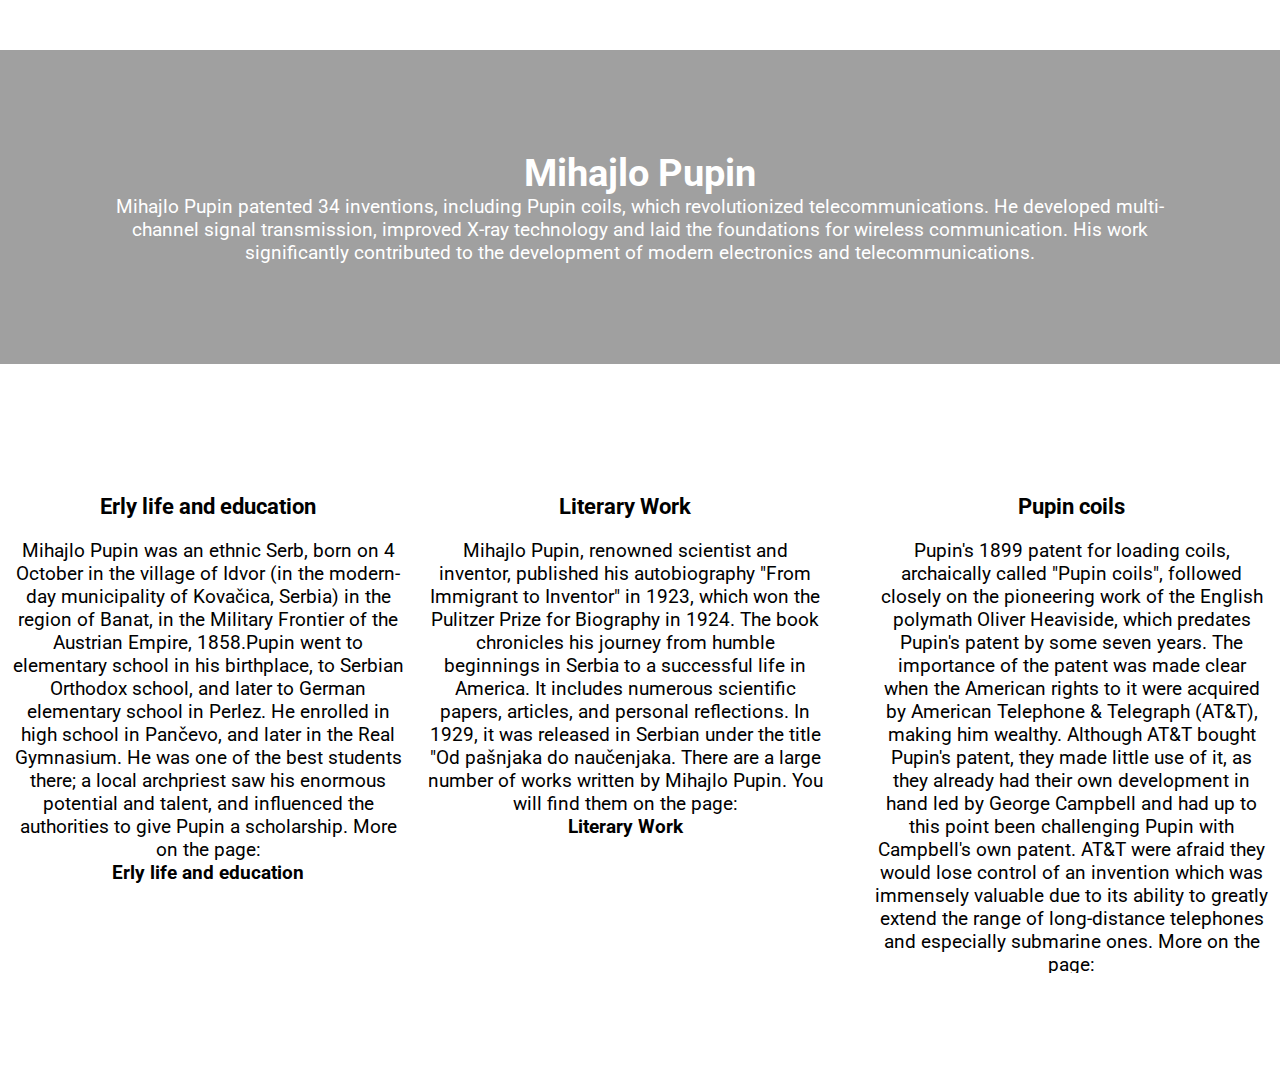
==== index.html @ f7048c6a "First commit" ====
<!DOCTYPE html>
<html lang="en">

<head>
    <meta charset="UTF-8">
    <meta name="viewport" content="width=device-width, initial-scale=1.0">
    <link href="https://fonts.googleapis.com/css2?family=Roboto:ital,wght@0,100..900;1,100..900&display=swap"
        rel="stylesheet">
    <title>Mihajlo Pupin</title>
    <link rel="stylesheet" href="main.css">
</head>

<body>
    <div class="container">
        <header>
            <h1>Mihajlo Pupin</h1>
            <p>Mihajlo Pupin patented 34 inventions, including Pupin coils, which revolutionized telecommunications. He
                developed multi-channel signal transmission, improved X-ray technology and laid the foundations for
                wireless communication. His work significantly contributed to the development of modern electronics and
                telecommunications.</p>
        </header>
        <nav>
            <ul class="navi">
                <li><a href="Erly life and education">Erly life and education</a></li>
                <li><a href="Literary Work">Literary Work</a></li>
                <li><a href="Pupin coils">Pupin coils</a></li>
            </ul>
        </nav>
        <div class="box-1">
            <h3>Erly life and education</h3>
            <p class="p">Mihajlo Pupin was an ethnic Serb, born on 4 October in the village of Idvor (in the modern-day
                municipality of Kovačica, Serbia) in the region of Banat, in the Military Frontier of the Austrian
                Empire, 1858.Pupin went to elementary school in his birthplace, to Serbian Orthodox school, and later to
                German elementary school in Perlez. He enrolled in high school in Pančevo, and later in the Real
                Gymnasium. He was one of the best students there; a local archpriest saw his enormous potential and
                talent, and influenced the authorities to give Pupin a scholarship.
                More on the page: <br><strong>Erly life and education</strong></p>
            </p>
        </div>
        <div class="box-2">
            <h3>Literary Work</h3>
            <p class="p">Mihajlo Pupin, renowned scientist and inventor, published his autobiography "From Immigrant to
                Inventor"
                in 1923, which won the Pulitzer Prize for Biography in 1924. The book chronicles his journey from humble
                beginnings in Serbia to a successful life in America. It includes numerous scientific papers, articles,
                and personal reflections. In 1929, it was released in Serbian under the title "Od pašnjaka do
                naučenjaka. There are a large number of works written by Mihajlo Pupin. You will find them on the
                page: <br><strong>Literary Work</strong></p>
        </div>
        <div class="box-3">
            <h3>Pupin coils</h3>
            <p class="p">Pupin's 1899 patent for loading coils, archaically called "Pupin coils", followed closely on
                the pioneering work of the English polymath Oliver Heaviside, which predates Pupin's patent by some
                seven years. The importance of the patent was made clear when the American rights to it were acquired by
                American Telephone & Telegraph (AT&T), making him wealthy. Although AT&T bought Pupin's patent, they
                made little use of it, as they already had their own development in hand led by George Campbell and had
                up to this point been challenging Pupin with Campbell's own patent. AT&T were afraid they would lose
                control of an invention which was immensely valuable due to its ability to greatly extend the range of
                long-distance telephones and especially submarine ones.
                More on the page: <br><strong>Pupin coils</strong></p>
        </div>
        <footer>Copyright Notice: "© 2025 Justweb. All rights reserved."</footer>
    </div>
</body>

</html>
---- main.css ----
* {
    box-sizing: border-box;
    margin: 0;
    padding: 0;
}

body {
    background-color: #fff;
    background-image: url("./imgm/mihajlo-pupin-640x427.jpg");
    background-repeat: no-repeat;
    background-size: cover;
    background-position: center;
    background-attachment: fixed;
    font-family: "Roboto", serif;
    font-optical-sizing: auto;
    font-weight: weight;
    font-style: normal;
    font-variation-settings:
        "wdth" 100;

}

header {
    background-color: #29292971;
    width: auto;
    padding: 100px;
    margin: 50px auto;
    color: #fff;
    text-align: center;
    font-size: larger;
}

.navi {
    margin: 30px;
    padding: 0;
    text-align: center;
}

.navi li {
    list-style: none;
    display: inline;
}

.navi li a {
    color: #fff;
    padding: 15px 80px;
    transition: .3s ease;
    border-radius: 5px;
}

.navi li a:hover {
    background-color: #999;

}

.box-1 {
    float: left;
    width: 31%;
    height: 500px;
    margin: 10px;
    color: #000000;
    text-align: center;
    font-size: larger;
    border-radius: 5px;
    overflow: auto;
    background-image: url("./imgm/1491282_mihajlopupin_ff.jpg");
    background-repeat: no-repeat;
    background-size: cover;
    background-position: center;
}

/* .box-1 {
    background-image: url("./imgm/1491282_mihajlopupin_ff.jpg");
    background-repeat: no-repeat;
    background-size: cover;
    background-position: center;
} */

.box-1 h3 {
    padding: 20px;
    background-color: #ffffff42;
}


.box-2 {
    float: left;
    width: 31%;
    height: 500px;
    margin: 10px;
    color: #000000;
    text-align: center;
    font-size: larger;
    border-radius: 5px;
    overflow: auto;
}

.box-2 h3 {
    padding: 20px;
    background-color: #ffffff42;
}

.box-2 {
    background-image: url("/imgm/Screen-Shot-2018-01-16-at-01.57.34-e1516582803521-580x585.jpg.webp");
    background-repeat: no-repeat;
    background-size: cover;
    background-position: center;
}

.box-3 {
    float: right;
    width: 31%;
    height: 500px;
    margin: 10px;
    color: #000000;
    text-align: center;
    font-size: larger;
    border-radius: 5px;
    overflow: auto;

}

.box-3 {
    background-image: url("/imgm/Sta-je-Mihajlo-Pupin-izumeo.jpg");
    background-repeat: no-repeat;
    background-size: cover;
    background-position: center;
}

.box-3 h3 {
    padding: 20px;
    background-color: #ffffff42;
}

.p {
    background-color: #ffffff42;
}

footer {
    width: auto;
    height: 20px;
    padding: 50px;
    color: #fff;
    clear: both;
    text-align: center;
}
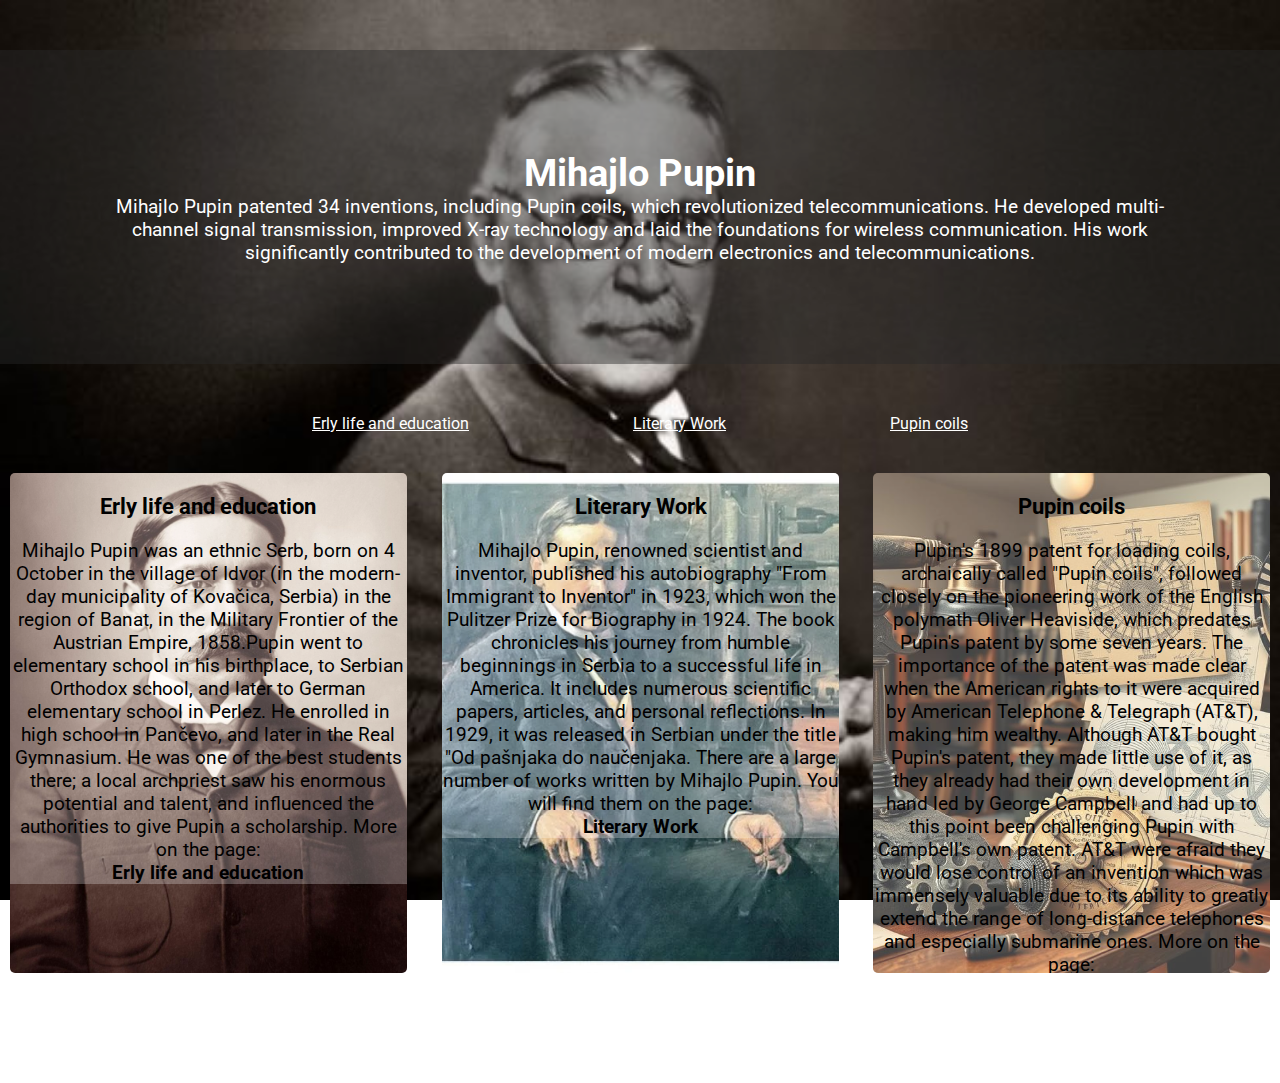
==== commit 644cb79c: "mnova slika" ====
--- a/index.html
+++ b/index.html
@@ -7,7 +7,7 @@
     <link href="https://fonts.googleapis.com/css2?family=Roboto:ital,wght@0,100..900;1,100..900&display=swap"
         rel="stylesheet">
     <title>Mihajlo Pupin</title>
-    <link rel="stylesheet" href="main.css">
+    <link rel="stylesheet" href="./main.css">
 </head>
 
 <body>
--- a/main.css
+++ b/main.css
@@ -6,7 +6,7 @@
 
 body {
     background-color: #fff;
-    background-image: url("./imgm/mihajlo-pupin-640x427.jpg");
+    background-image: url("./img/mihajlo-pupin-640x427.jpg");
     background-repeat: no-repeat;
     background-size: cover;
     background-position: center;
@@ -63,14 +63,15 @@
     font-size: larger;
     border-radius: 5px;
     overflow: auto;
-    background-image: url("./imgm/1491282_mihajlopupin_ff.jpg");
+    background-image: url("./img/1491282_mihajlopupin_ff.jpg");
     background-repeat: no-repeat;
     background-size: cover;
     background-position: center;
 }
 
 /* .box-1 {
-    background-image: url("./imgm/1491282_mihajlopupin_ff.jpg");
+    background-image: url("./img
+/1491282_mihajlopupin_ff.jpg");
     background-repeat: no-repeat;
     background-size: cover;
     background-position: center;
@@ -86,7 +87,7 @@
     float: left;
     width: 31%;
     height: 500px;
-    margin: 10px;
+    margin: 10px 0px 10px 2%;
     color: #000000;
     text-align: center;
     font-size: larger;
@@ -100,7 +101,7 @@
 }
 
 .box-2 {
-    background-image: url("/imgm/Screen-Shot-2018-01-16-at-01.57.34-e1516582803521-580x585.jpg.webp");
+    background-image: url("/img/Screen-Shot-2018-01-16-at-01.57.34-e1516582803521-580x585.jpg.webp");
     background-repeat: no-repeat;
     background-size: cover;
     background-position: center;
@@ -120,7 +121,7 @@
 }
 
 .box-3 {
-    background-image: url("/imgm/Sta-je-Mihajlo-Pupin-izumeo.jpg");
+    background-image: url("/img/Sta-je-Mihajlo-Pupin-izumeo.jpg");
     background-repeat: no-repeat;
     background-size: cover;
     background-position: center;
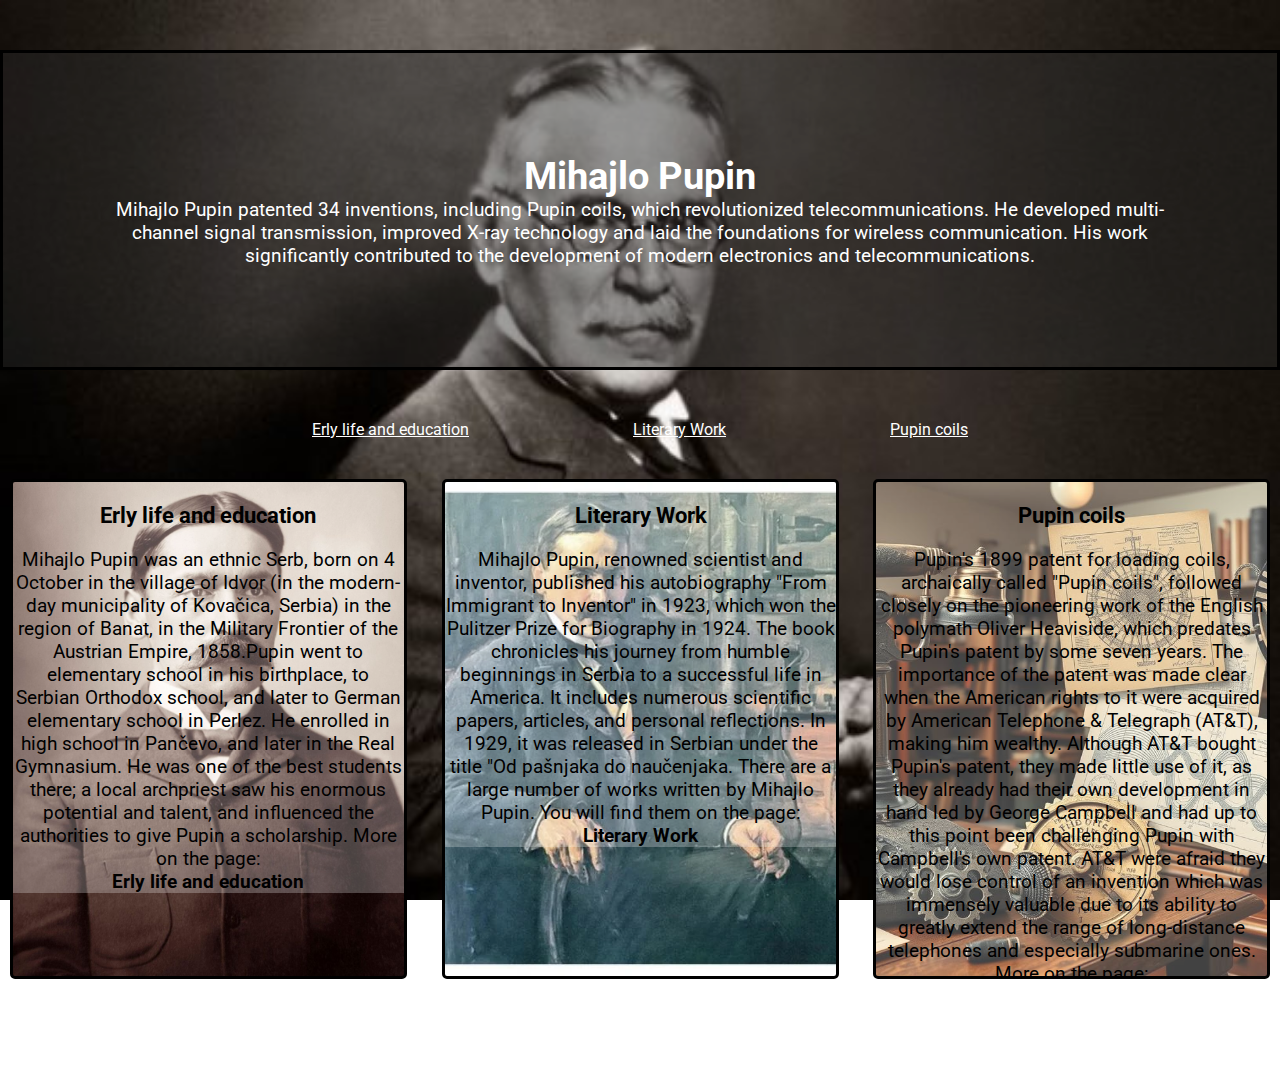
==== commit ea521cdc: "zadnja strana se radi" ====
--- a/index.html
+++ b/index.html
@@ -21,9 +21,9 @@
         </header>
         <nav>
             <ul class="navi">
-                <li><a href="Erly life and education">Erly life and education</a></li>
-                <li><a href="Literary Work">Literary Work</a></li>
-                <li><a href="Pupin coils">Pupin coils</a></li>
+                <li><a href="./page1/erlylife.html">Erly life and education</a></li>
+                <li><a href="./page2/literary.html">Literary Work</a></li>
+                <li><a href="./">Pupin coils</a></li>
             </ul>
         </nav>
         <div class="box-1">
--- a/main.css
+++ b/main.css
@@ -15,9 +15,7 @@
     font-optical-sizing: auto;
     font-weight: weight;
     font-style: normal;
-    font-variation-settings:
-        "wdth" 100;
-
+    font-variation-settings: "wdth" 100;
 }
 
 header {
@@ -28,6 +26,8 @@
     color: #fff;
     text-align: center;
     font-size: larger;
+    border-style: solid;
+    border-color: #000000;
 }
 
 .navi {
@@ -62,6 +62,7 @@
     text-align: center;
     font-size: larger;
     border-radius: 5px;
+    border-style: solid;
     overflow: auto;
     background-image: url("./img/1491282_mihajlopupin_ff.jpg");
     background-repeat: no-repeat;
@@ -92,6 +93,7 @@
     text-align: center;
     font-size: larger;
     border-radius: 5px;
+    border-style: solid;
     overflow: auto;
 }
 
@@ -116,6 +118,7 @@
     text-align: center;
     font-size: larger;
     border-radius: 5px;
+    border-style: solid;
     overflow: auto;
 
 }
